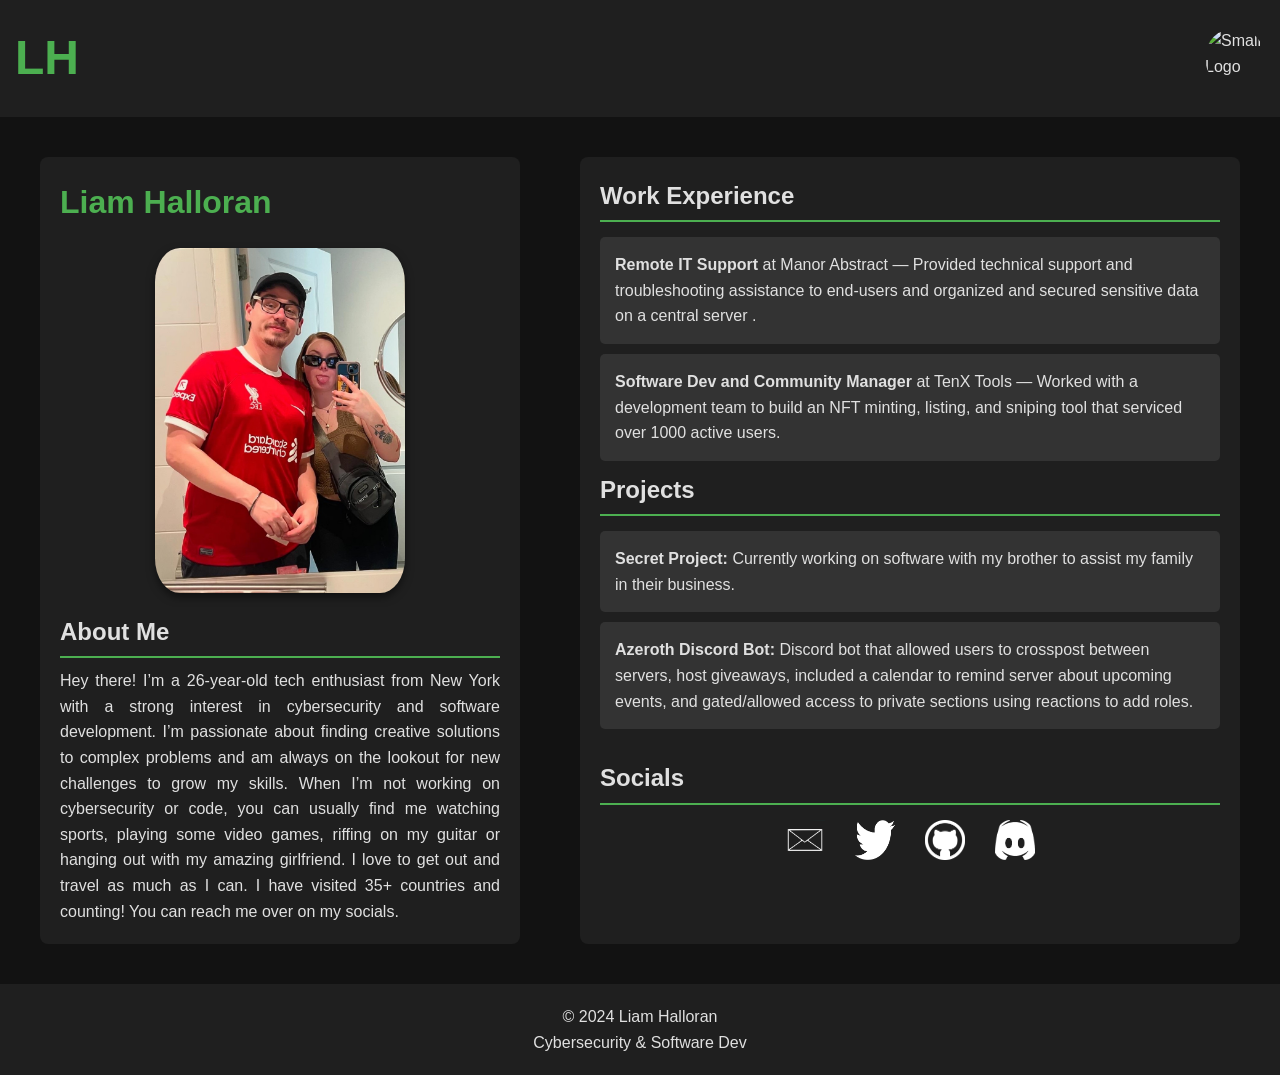
==== index.html @ f20213dd "Add files via upload" ====
<!DOCTYPE html>
<html lang="en">
<head>
    <meta charset="UTF-8">
    <meta name="viewport" content="width=device-width, initial-scale=1.0">
    <title>Simple One Page Portfolio</title>
    <link rel="stylesheet" href="styles.css">
</head>
<body>
    <header>
        <div class="header-content">
            <h1 class="initials">LH</h1> 
            <img src="pfp.jpg" alt="Small Logo" class="header-pic"> 
        </div>
    </header>
    <main>
        <section class="left-column">
            <h2>Liam Halloran</h2> 
            <img src="image.jpg" alt="Profile Picture" class="profile-pic"> 
            <div class="about-me">
                <h3>About Me</h3>
                <p>
                    Hey there! I’m a 26-year-old tech enthusiast from New York with a strong interest in cybersecurity and software development. I’m passionate about finding creative solutions to complex problems and am always on the lookout for new challenges to grow my skills. When I’m not working on cybersecurity or code, you can usually find me watching sports, playing some video games, riffing on my guitar or hanging out with my amazing girlfriend. I love to get out and travel as much as I can. I have visited 35+ countries and counting! You can reach me over on my socials.
                </p>
            </div>
        </section>
        <section class="right-column">
            <div class="experience">
                <h3>Work Experience</h3>
                <ul>
                    <li><strong>Remote IT Support</strong> at Manor Abstract — Provided technical support and troubleshooting assistance to end-users and organized and secured sensitive data on a central server .</li>
                    <li><strong>Software Dev and Community Manager</strong> at TenX Tools — Worked with a development team to build an NFT minting, listing, and sniping tool that serviced over 1000 active users.</li>
                </ul>
            </div>

            <div class="projects">
                <h3>Projects</h3>
                <ul>
                    <li><strong>Secret Project:</strong> Currently working on software with my brother to assist my family in their business.</li>
                    <li><strong>Azeroth Discord Bot:</strong> Discord bot that allowed users to crosspost between servers, host giveaways, included a calendar to remind server about upcoming events, and gated/allowed access to private sections using reactions to add roles.</li>
                </ul>
            </div>
            <div class="socials">
                <h3>Socials</h3>
                <div class="social-icons">
                    <a href="mailto:liamhalloran99@gmail.com">
                        <img src="email.png" alt="Email" class="social-icon"> 
                    </a>
                    <a href="https://twitter.com/leejaycrypto" target="_blank">
                        <img src="twitter.png" alt="Twitter" class="social-icon"> 
                    </a>
                    <a href="https://github.com/LeeJayNY" target="_blank">
                        <img src="github.png" alt="GitHub" class="social-icon"> 
                    </a>
                    <a href="discordapp.com/users/306188632534941697" target="_blank">
                        <img src="discord.png" alt="Discord" class="social-icon"> 
                    </a>
                </div>
            </div>

        </section>
    </main>
    <footer>
        <p>&copy; 2024 Liam Halloran<br> Cybersecurity & Software Dev</p> 
    </footer>
</body>
</html>
---- styles.css ----
* {
    margin: 0;
    padding: 0;
    box-sizing: border-box;
}

/* Body styling */
body {
    font-family: 'Arial', sans-serif;
    background-color: #121212; 
    color: #e0e0e0; 
    line-height: 1.6;
    min-height: 100vh; 
    display: flex; 
    flex-direction: column; 
}

/* Header Styling */
header {
    background-color: #1f1f1f; 
    padding: 20px 0;
}

.header-content {
    display: flex; 
    justify-content: space-between; 
    align-items: center; 
}
.initials {
    font-size: 48px;
    margin-left: 15px; 
    color: #4CAF50; 
}

/* Small image styling for the header */
.header-pic {
    margin-right: 15px;
    width: 60px; 
    height: 60px; 
    border-radius: 50%; 
}
/* Main Section Styling */
main {
    display: flex;
    justify-content: space-between;
    padding: 40px;
    flex: 1; 
}

/* Left Column Styling */
.left-column {
    width: 40%;
    background-color: #1f1f1f; 
    padding: 20px;
    border-radius: 8px;
}

.left-column h2 {
    font-size: 32px;
    color: #4CAF50; 
}

.about-me {
    margin-top: 20px;
}

.about-me h3 {
    font-size: 24px;
    border-bottom: 2px solid #4CAF50; 
    padding-bottom: 5px;
    margin-bottom: 10px;
}

.about-me p {
    font-size: 16px;
    text-align: justify;
}

/* Profile Picture Styling */
.profile-pic {
    display: block;
    margin: 20px auto; 
    width: 250px; 
    height: auto; 
    border-radius: 10%; 
    box-shadow: 0 4px 8px rgba(0, 0, 0, 0.5); 
}

/* Right Column Styling */
.right-column {
    width: 55%; 
    background-color: #1f1f1f; 
    padding: 20px;
    border-radius: 8px;
}

.right-column h3 {
    font-size: 24px;
    border-bottom: 2px solid #4CAF50; 
    padding-bottom: 5px;
    margin-bottom: 15px;
}

.right-column ul {
    list-style-type: none;
    margin: 10px 0;
}

.right-column ul li {
    background-color: #333333; 
    margin-bottom: 10px;
    padding: 15px;
    border-radius: 5px;
}

/* Links in Right Column */
.right-column a {
    color: #4CAF50; 
    text-decoration: none;
}

.right-column a:hover {
    text-decoration: underline; 
}
/* Socials Section Styling */
.socials {
    margin-top: 30px;
}

.socials h3 {
    font-size: 24px;
    border-bottom: 2px solid #4CAF50; /* Underline for "Socials" */
    padding-bottom: 5px;
    margin-bottom: 15px;
}

.social-icons {
    display: flex; /* Display icons in a horizontal line */
    justify-content: center; /* Center the icons */
    align-items: center; /* Align vertically */
}

.social-icons a {
    margin: 0 15px; /* Space between the icons */
    transition: transform 0.3s ease-in-out; /* Smooth scaling effect */
}

.social-icon {
    width: 40px; /* Set a standard width */
    height: 40px; /* Set a standard height */
    transition: transform 0.3s ease-in-out; /* Smooth hover effect */
}

.social-icons a:hover .social-icon {
    transform: scale(1.2); /* Slightly enlarge on hover */
}


/* Footer Styling */
footer {
    text-align: center;
    padding: 20px;
    background-color: #1f1f1f; 
    position: relative; 
}
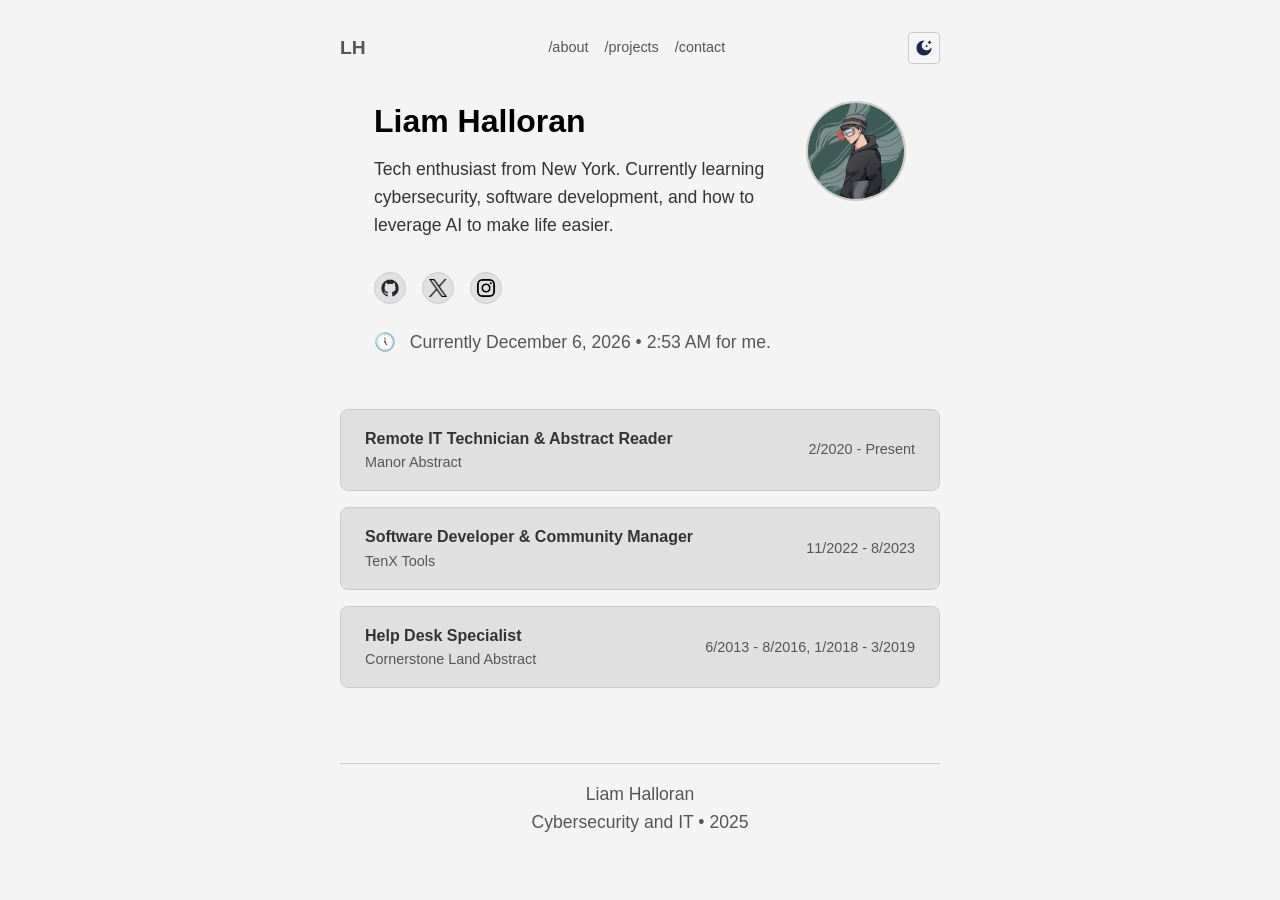
==== commit 5a01bbb1: "Add files via upload" ====
--- a/index.html
+++ b/index.html
@@ -1,67 +1,96 @@
-<!DOCTYPE html>
-<html lang="en">
-<head>
-    <meta charset="UTF-8">
-    <meta name="viewport" content="width=device-width, initial-scale=1.0">
-    <title>Simple One Page Portfolio</title>
-    <link rel="stylesheet" href="styles.css">
-</head>
-<body>
-    <header>
-        <div class="header-content">
-            <h1 class="initials">LH</h1> 
-            <img src="pfp.jpg" alt="Small Logo" class="header-pic"> 
-        </div>
-    </header>
-    <main>
-        <section class="left-column">
-            <h2>Liam Halloran</h2> 
-            <img src="image.jpg" alt="Profile Picture" class="profile-pic"> 
-            <div class="about-me">
-                <h3>About Me</h3>
-                <p>
-                    Hey there! I’m a 26-year-old tech enthusiast from New York with a strong interest in cybersecurity and software development. I’m passionate about finding creative solutions to complex problems and am always on the lookout for new challenges to grow my skills. When I’m not working on cybersecurity or code, you can usually find me watching sports, playing some video games, riffing on my guitar or hanging out with my amazing girlfriend. I love to get out and travel as much as I can. I have visited 35+ countries and counting! You can reach me over on my socials.
-                </p>
-            </div>
-        </section>
-        <section class="right-column">
-            <div class="experience">
-                <h3>Work Experience</h3>
-                <ul>
-                    <li><strong>Remote IT Support</strong> at Manor Abstract — Provided technical support and troubleshooting assistance to end-users and organized and secured sensitive data on a central server .</li>
-                    <li><strong>Software Dev and Community Manager</strong> at TenX Tools — Worked with a development team to build an NFT minting, listing, and sniping tool that serviced over 1000 active users.</li>
-                </ul>
-            </div>
-
-            <div class="projects">
-                <h3>Projects</h3>
-                <ul>
-                    <li><strong>Secret Project:</strong> Currently working on software with my brother to assist my family in their business.</li>
-                    <li><strong>Azeroth Discord Bot:</strong> Discord bot that allowed users to crosspost between servers, host giveaways, included a calendar to remind server about upcoming events, and gated/allowed access to private sections using reactions to add roles.</li>
-                </ul>
-            </div>
-            <div class="socials">
-                <h3>Socials</h3>
-                <div class="social-icons">
-                    <a href="mailto:liamhalloran99@gmail.com">
-                        <img src="email.png" alt="Email" class="social-icon"> 
-                    </a>
-                    <a href="https://twitter.com/leejaycrypto" target="_blank">
-                        <img src="twitter.png" alt="Twitter" class="social-icon"> 
-                    </a>
-                    <a href="https://github.com/LeeJayNY" target="_blank">
-                        <img src="github.png" alt="GitHub" class="social-icon"> 
-                    </a>
-                    <a href="discordapp.com/users/306188632534941697" target="_blank">
-                        <img src="discord.png" alt="Discord" class="social-icon"> 
-                    </a>
-                </div>
-            </div>
-
-        </section>
-    </main>
-    <footer>
-        <p>&copy; 2024 Liam Halloran<br> Cybersecurity & Software Dev</p> 
-    </footer>
-</body>
-</html>
+<!DOCTYPE html>
+<html lang="en">
+<head>
+    <meta charset="UTF-8">
+    <meta name="viewport" content="width=device-width, initial-scale=1.0">
+    <title>Liam Halloran</title>
+    <link rel="stylesheet" href="style.css">
+</head>
+<body>
+    <div id="custom-cursor"></div>
+    <header>
+        <a href="index.html" class="initials-link"><div class="initials">LH</div></a>
+        <nav>
+            <a href="about.html">/about</a>
+            <a href="projects.html">/projects</a>
+            <a href="contact.html">/contact</a>
+        </nav>
+        <button id="theme-toggle" aria-label="Toggle theme">
+            <img src="images/moon.svg" alt="Dark mode" class="theme-icon moon-icon">
+            <img src="images/sun.svg" alt="Light mode" class="theme-icon sun-icon">
+        </button>
+    </header>
+    <main>
+        <section id="about" class="content-section about-layout">
+            <!-- Text and Links Container -->
+            <div class="about-left">
+                <div class="about-text">
+                    <h1>Liam Halloran</h1>
+                    <p>Tech enthusiast from New York. Currently learning cybersecurity, software development, and how to leverage AI to make life easier.</p>
+                </div>
+                 <!-- Social Links (using placeholders, ideally replace with SVGs) -->
+                <div class="social-links">
+                    <a href="https://github.com/LeeJayNY" target="_blank" rel="noopener noreferrer" title="GitHub" class="social-icon">
+                        <img src="images/github-mark.png" alt="GitHub">
+                    </a>
+                    <a href="https://twitter.com/LeeJayCrypto" target="_blank" rel="noopener noreferrer" title="Twitter" class="social-icon">
+                        <img src="images/twitter.png" alt="X/Twitter"> <!-- Assuming x.svg -->
+                    </a>
+                    <a href="https://instagram.com/liamleejay" title="Instagram" class="social-icon instagram-icon-link">
+                        <img src="images/instagram.png" alt="Instagram">
+                    </a>
+                </div>
+                <!-- Dynamic Info Placeholders -->
+                <div class="dynamic-info">
+                    <p><span class="icon">&#128340;</span> <span id="current-time">Loading time...</span></p>
+                </div>
+            </div>
+            <!-- Profile Picture -->
+            <img src="images/logo.jpeg" alt="Liam Halloran Logo" class="profile-picture">
+        </section>
+
+        <!-- Experience Boxes Section -->
+        <section id="experience-boxes" class="experience-section">
+            <div class="experience-box">
+                <div class="job-info">
+                    <span class="job-title">Remote IT Technician & Abstract Reader</span>
+                    <span class="company-name">Manor Abstract</span>
+                </div>
+                <span class="job-dates">2/2020 - Present</span>
+            </div>
+             <div class="experience-box">
+                <div class="job-info">
+                    <span class="job-title">Software Developer & Community Manager</span>
+                    <span class="company-name">TenX Tools</span>
+                </div>
+                <span class="job-dates">11/2022 - 8/2023</span>
+            </div>
+             <div class="experience-box">
+                <div class="job-info">
+                    <span class="job-title">Help Desk Specialist</span>
+                    <span class="company-name">Cornerstone Land Abstract</span>
+                </div>
+                 <!-- Combining date ranges -->
+                <span class="job-dates">6/2013 - 8/2016, 1/2018 - 3/2019</span>
+            </div>
+        </section>
+
+    </main>
+
+    <footer>
+        <p>Liam Halloran<br>
+        Cybersecurity and IT • 2025</p>
+    </footer>
+
+    <!-- Replaced inline script with link to external file -->
+    <script src="js/main.js" defer></script>
+
+    <!-- 
+     <script>
+        // KEEPING CURSOR AND THEME TOGGLE SCRIPTS (Copied from index.html)
+        // ... Removed inline script content ...
+     </script>
+     -->
+
+</body>
+</html> 
--- a/style.css
+++ b/style.css
@@ -0,0 +1,553 @@
+/* Basic Reset */
+* {
+    margin: 0;
+    padding: 0;
+    box-sizing: border-box;
+}
+
+/* Theme Variables */
+:root {
+    --bg-color: #1a1a1a;
+    --text-color: #e0e0e0;
+    --heading-color: #ffffff;
+    --link-color: #aaa;
+    --link-hover-color: #e0e0e0;
+    --border-color: #444;
+    --button-bg: #333;
+    --button-text: #e0e0e0;
+    --button-hover-bg: #555;
+    --initials-color: #ccc; /* Color for initials */
+}
+
+body.light-mode {
+    --bg-color: #f4f4f4;
+    --text-color: #333;
+    --heading-color: #000;
+    --link-color: #555;
+    --link-hover-color: #000;
+    --border-color: #ccc;
+    --button-bg: #e0e0e0;
+    --button-text: #333;
+    --button-hover-bg: #c7c7c7;
+    --initials-color: #555;
+}
+
+/* Hide default cursor and style custom one */
+body {
+    /* cursor: none; */ /* REMOVED: Hide the default cursor */
+    font-family: -apple-system, BlinkMacSystemFont, "Segoe UI", Roboto, Helvetica, Arial, sans-serif, "Apple Color Emoji", "Segoe UI Emoji", "Segoe UI Symbol";
+    background-color: var(--bg-color);
+    color: var(--text-color);
+    line-height: 1.6;
+    display: flex; /* Use flexbox */
+    flex-direction: column; /* Stack elements vertically */
+    align-items: center; /* Center content horizontally */
+    padding: 2rem; /* Keep padding */
+    min-height: 100vh; /* Ensure body takes full viewport height */
+    transition: background-color 0.3s ease, color 0.3s ease;
+}
+
+header {
+    width: 100%;
+    max-width: 600px; /* Max width for content */
+    margin-bottom: 2rem;
+    display: flex; /* Use flexbox for alignment */
+    justify-content: space-between; /* Space out nav and button */
+    align-items: center; /* Vertically align items */
+}
+
+nav {
+    display: flex;
+    justify-content: flex-start; /* Align nav links to the start */
+    gap: 1rem; /* Space between nav links */
+    flex-wrap: wrap; /* Allow wrapping on smaller screens */
+}
+
+nav a {
+    color: var(--link-color);
+    text-decoration: none;
+    font-size: 0.9rem;
+    transition: color 0.3s ease;
+}
+
+nav a:hover,
+nav a:focus {
+    color: var(--link-hover-color);
+}
+
+main {
+    width: 100%;
+    max-width: 600px; /* Max width for content */
+    text-align: center; /* Center content within main */
+    flex-grow: 1; /* Allow main content to grow and push footer down */
+}
+
+.content-section {
+    /* Add padding or margin as needed */
+    margin-bottom: 2rem;
+}
+
+/* Styling for the about section to align image and text */
+/* #about.content-section { */ /* Renamed class for specificity */
+.about-layout {
+    display: flex;
+    align-items: flex-start; /* Align items to the top */
+    justify-content: center; /* Horizontally center the flex items */
+    gap: 2rem; /* Increased space */
+    text-align: left; /* Keep text left-aligned */
+    flex-wrap: wrap-reverse; /* Wrap picture below text on small screens */
+}
+
+.about-left {
+    display: flex;
+    flex-direction: column;
+    gap: 1rem; /* Space between text, social links, dynamic info */
+    max-width: 400px; /* Constrain width to allow text wrapping without affecting layout */
+}
+
+/* Keep profile picture styles */
+.profile-picture {
+    width: 100px; /* Adjust size as needed */
+    height: 100px;
+    border-radius: 50%; /* Make it circular */
+    object-fit: cover; /* Prevent image distortion */
+    border: 2px solid var(--border-color); /* Optional border */
+    flex-shrink: 0; /* Prevent image from shrinking */
+    position: relative; /* Allow nudging with top/bottom/left/right */
+    top: -160px; /* Reset to a smaller value for readjustment */
+}
+
+.about-text {
+    /* No specific styles needed currently, acts as a container */
+}
+
+/* Ensure h1 within about-text has no top margin */
+.about-text h1 {
+    margin-top: 0;
+}
+
+h1 {
+    font-size: 2rem;
+    margin-bottom: 0.5rem;
+    color: var(--heading-color);
+}
+
+p {
+    font-size: 1.1rem;
+    margin-bottom: 1rem;
+}
+
+.contact-info {
+    font-size: 0.9rem;
+    color: var(--link-color);
+    margin-bottom: 1rem; /* Add space before social links */
+}
+
+.contact-info span,
+.contact-info a {
+    margin-right: 0.5rem;
+}
+
+.contact-info a {
+    color: var(--link-color);
+    text-decoration: none;
+}
+
+.contact-info a:hover {
+    color: var(--link-hover-color);
+    text-decoration: underline;
+}
+
+/* Style for section headings (initially hidden by inline style) */
+h2 {
+    font-size: 1.5rem;
+    margin-bottom: 1rem;
+    color: var(--heading-color);
+    border-bottom: 1px solid var(--border-color);
+    padding-bottom: 0.5rem;
+}
+
+/* Add more styles for lists, etc., within sections as needed */
+
+footer {
+    width: 100%;
+    max-width: 600px; /* Match main content width */
+    /* margin-top: 4rem; */ /* Remove margin-top, flexbox handles spacing */
+    padding: 1rem 0; /* Add padding top and bottom */
+    border-top: 1px solid var(--border-color); /* Separator line */
+    text-align: center; /* Center footer text */
+    font-size: 0.8rem;
+    color: var(--link-color); /* Use dimmer text color */
+    margin-top: auto; /* Push footer to the bottom */
+}
+
+#custom-cursor {
+    position: fixed; /* Position relative to the viewport */
+    width: 15px;      /* Size of the circle */
+    height: 15px;
+    border: 1px solid var(--text-color); /* Use theme color for border */
+    border-radius: 50%; /* Makes it a circle */
+    pointer-events: none; /* Allows clicks to pass through */
+    z-index: 9999;       /* Ensure it's on top */
+    /* Offset slightly so the pointer tip is centered, not the top-left */
+    transform: translate(-50%, -50%);
+    /* Optional: Add a smooth transition */
+    transition: transform 0.1s ease-out; /* Adjust timing as needed */
+    opacity: 1; /* Start visible */
+    transition: transform 0.1s ease-out, opacity 0.2s ease-out; /* Add opacity transition */
+    left: -100px; /* Start off-screen */
+    top: -100px;
+}
+
+/* Optional: Change cursor appearance on hoverable elements (like links) */
+body a:hover ~ #custom-cursor {
+    width: 25px; /* Make it slightly larger */
+    height: 25px;
+    background-color: rgba(224, 224, 224, 0.2); /* Add a subtle background */
+    /* Consider theming this background color too */
+}
+
+/* Link around initials */
+.initials-link {
+    text-decoration: none;
+    color: inherit; /* Inherit color from .initials */
+}
+
+/* Initials Styling */
+.initials {
+    font-size: 1.2rem;
+    font-weight: bold;
+    color: var(--initials-color);
+    /* Adjust margin/padding as needed */
+}
+
+/* Theme Toggle Button */
+#theme-toggle {
+    background: none;
+    border: 1px solid var(--border-color);
+    color: var(--text-color);
+    padding: 0;
+    cursor: pointer;
+    border-radius: 4px;
+    width: 32px; /* Square size */
+    height: 32px;
+    display: flex;
+    align-items: center;
+    justify-content: center;
+    transition: background-color 0.3s ease, border-color 0.3s ease;
+}
+
+#theme-toggle:hover {
+    background-color: var(--button-hover-bg);
+}
+
+/* Theme Icons inside button */
+.theme-icon {
+    width: 18px; /* Adjust icon size */
+    height: 18px;
+}
+
+/* Hide one icon based on JS */
+.moon-icon {
+    /* display: none;  Set by JS */
+}
+.sun-icon {
+    /* display: none;  Set by JS */
+    filter: invert(1); /* Invert the colors */
+}
+
+/* Styling for Social Icons */
+.social-links {
+    display: flex;
+    gap: 1rem;
+}
+
+.social-icon {
+    display: inline-flex; /* Use flex for centering icon/text if needed */
+    align-items: center;
+    justify-content: center;
+    width: 32px; /* Size of the icon button */
+    height: 32px;
+    border-radius: 50%; /* Circular icons */
+    background-color: var(--button-bg);
+    /* color: var(--button-text); */ /* No longer needed for text */
+    text-decoration: none;
+    /* font-size: 0.8rem; */ /* No longer needed for text */
+    /* font-weight: bold; */ /* No longer needed for text */
+    transition: background-color 0.3s ease;
+    border: 1px solid var(--border-color);
+    padding: 6px; /* Add padding around the image */
+}
+
+/* Style the image inside the social icon link */
+.social-icon img {
+    display: block; /* Remove extra space below image */
+    width: 100%;   /* Make image fill the padded space */
+    height: 100%;
+    object-fit: contain; /* Ensure icon aspect ratio is maintained */
+    transition: filter 0.3s ease; /* Add transition for filter */
+    filter: invert(1); /* Invert by default (dark mode) */
+}
+
+/* Slightly enlarge specific icons if needed */
+.instagram-icon-link img {
+    transform: scale(1.5); /* Make 10% larger */
+}
+
+/* UN-Invert social icons in light mode */
+body.light-mode .social-icon img {
+    /* filter: invert(1); */ /* Old rule - remove */
+    filter: invert(0); /* Or filter: none; */
+}
+
+.social-icon:hover {
+    background-color: var(--button-hover-bg);
+}
+
+/* Styling for Dynamic Info Placeholders */
+.dynamic-info {
+    font-size: 0.9rem;
+    color: var(--link-color);
+    margin-top: 0.5rem;
+}
+
+.dynamic-info p {
+    margin-bottom: 0.3rem;
+}
+
+.dynamic-info .icon {
+    margin-right: 0.5em;
+    /* Consider using SVG icons here too */
+}
+
+/* Experience Section Styling */
+.experience-section {
+    margin-top: 3rem; /* Space above experience boxes */
+    display: flex;
+    flex-direction: column;
+    gap: 1rem; /* Space between boxes */
+}
+
+.experience-box {
+    background-color: var(--button-bg); /* Use button background for contrast */
+    border-radius: 8px;
+    padding: 1rem 1.5rem;
+    display: flex;
+    justify-content: space-between; /* Push dates to the right */
+    align-items: center;
+    transition: background-color 0.3s ease;
+    border: 1px solid var(--border-color);
+}
+
+/* Optional hover effect */
+/* .experience-box:hover {
+    background-color: var(--button-hover-bg);
+} */
+
+.job-info {
+    display: flex;
+    flex-direction: column;
+    text-align: left;
+}
+
+.job-title {
+    font-weight: bold;
+    color: var(--text-color);
+    font-size: 1rem;
+}
+
+.company-name {
+    font-size: 0.9rem;
+    color: var(--link-color);
+}
+
+.job-dates {
+    font-size: 0.9rem;
+    color: var(--link-color);
+    text-align: right;
+    white-space: nowrap; /* Prevent dates from wrapping */
+    margin-left: 1rem; /* Ensure space between info and dates */
+}
+
+/* Project Section Styling */
+.project-subheading {
+    font-size: 1.2rem;
+    color: var(--heading-color);
+    margin-top: 2.5rem; /* Space above subheading */
+    margin-bottom: 1rem;
+    text-align: left; /* Align subheadings left */
+    /* border-bottom: 1px solid var(--border-color); */ /* Removed */
+    /* padding-bottom: 0.3rem; */ /* Removed */
+}
+
+/* Align first subheading better */
+#projects h3:first-of-type {
+    margin-top: 1.5rem;
+}
+
+.project-box {
+    background-color: var(--button-bg); /* Use button background for contrast */
+    border-radius: 8px;
+    padding: 1.2rem 1.5rem;
+    margin-bottom: 1rem; /* Space between boxes */
+    /* Removed flex display from experience box */
+    text-align: left; /* Align text left within the box */
+    transition: background-color 0.3s ease;
+    border: 1px solid var(--border-color);
+}
+
+.project-info {
+    /* Container for project details */
+}
+
+.project-title {
+    display: block; /* Ensure it takes full width */
+    font-weight: bold;
+    color: var(--text-color);
+    font-size: 1.1rem;
+    margin-bottom: 0.5rem;
+}
+
+.project-description {
+    font-size: 0.95rem;
+    color: var(--text-color);
+    line-height: 1.5;
+    margin-bottom: 0.75rem;
+}
+
+.project-tech {
+    font-size: 0.85rem;
+    color: var(--link-color); /* Dimmer color for tech used */
+    font-style: italic;
+}
+
+/* Styling for image on About page */
+.about-page-image {
+    display: block; /* Needed for margin auto centering */
+    margin: 1.5rem auto; /* Add vertical space and center horizontally */
+    max-width: 60%; /* Reduced size */
+    height: auto; /* Maintain aspect ratio */
+    border-radius: 15px; /* Adjust for desired roundness */
+    border: 1px solid var(--border-color); /* Optional border */
+}
+
+/* Style link within about page paragraph */
+#about p a {
+    color: inherit; /* Use the parent paragraph's text color */
+    /* text-decoration: underline; */ /* Keep default underline or uncomment to enforce */
+}
+
+/* Contact Page Specific Styles */
+.contact-links {
+    margin-top: 2rem; /* Space above buttons */
+    display: flex;
+    flex-direction: row;
+    justify-content: center; /* Center buttons horizontally */
+    gap: 1.5rem; /* Adjust space between buttons */
+}
+
+.contact-button {
+    display: inline-flex; /* Align icon and text */
+    align-items: center;
+    justify-content: center;
+    width: 100px; /* Doubled size */
+    height: 100px;
+    border-radius: 50%;
+    background-color: var(--button-bg);
+    text-decoration: none;
+    border: 1px solid var(--border-color);
+    transition: background-color 0.3s ease, color 0.3s ease;
+    padding: 20px; /* Increased padding for larger size */
+}
+
+.contact-button:hover {
+    background-color: var(--button-hover-bg);
+}
+
+.contact-button img {
+    width: 100%; /* Let image fill the padded area */
+    height: 100%;
+    object-fit: contain;
+    transition: filter 0.3s ease;
+    filter: invert(1); /* Invert icons in dark mode by default */
+}
+
+/* UN-Invert contact button icons in light mode */
+body.light-mode .contact-button img {
+    filter: invert(0);
+}
+
+/* --- Responsive Design --- */
+@media (max-width: 600px) {
+    body {
+        padding: 1rem; /* Reduce body padding */
+    }
+
+    /* Homepage About Section adjustments */
+    .about-layout {
+        gap: 1rem; /* Reduce gap when potentially wrapped */
+    }
+
+    .about-left {
+        text-align: center; /* Center text when stacked */
+        max-width: 100%; /* Allow text block to take full width when stacked */
+        /* Re-center social icons */
+        align-items: center;
+    }
+    
+    .social-links {
+        justify-content: center; /* Center social icons within the .about-left block */
+    }
+    
+    .profile-picture {
+         /* Optionally reduce size further on mobile */
+        /* width: 80px; 
+           height: 80px; */
+        /* margin-top: 0; */ /* Already handled by position static */
+        /* top: 0; */ /* Already handled by position static */
+        position: static; /* Reset position: relative */
+        top: auto; /* Explicitly reset top offset */
+    }
+
+    /* Contact Page Icons adjustments */
+    .contact-links {
+        flex-direction: column; /* Stack vertically */
+        align-items: center; /* Center items horizontally when stacked */
+        gap: 1rem; /* Adjust vertical gap */
+    }
+
+    .contact-button {
+        width: 80px; /* Reduce size slightly */
+        height: 80px;
+        padding: 15px;
+    }
+
+    /* About Page Image adjustments */
+    .about-page-image {
+        max-width: 80%; /* Allow image to be larger relative to small screen */
+    }
+
+    /* Experience/Project Box adjustments */
+    .experience-box,
+    .project-box {
+        padding: 1rem 1.2rem; /* Reduce padding slightly */
+        flex-direction: column; /* Stack job info and dates if needed */
+        align-items: flex-start; /* Align items left when stacked */
+        gap: 0.5rem;
+    }
+
+    .job-dates {
+         text-align: left; /* Align dates left when stacked */
+         margin-left: 0;
+         font-size: 0.8rem; /* Slightly smaller */
+    }
+
+    .project-subheading {
+        text-align: center; /* Center subheadings on mobile */
+    }
+
+    /* Add space above footer on mobile */
+    .experience-section {
+        margin-bottom: 2rem; 
+    }
+} 
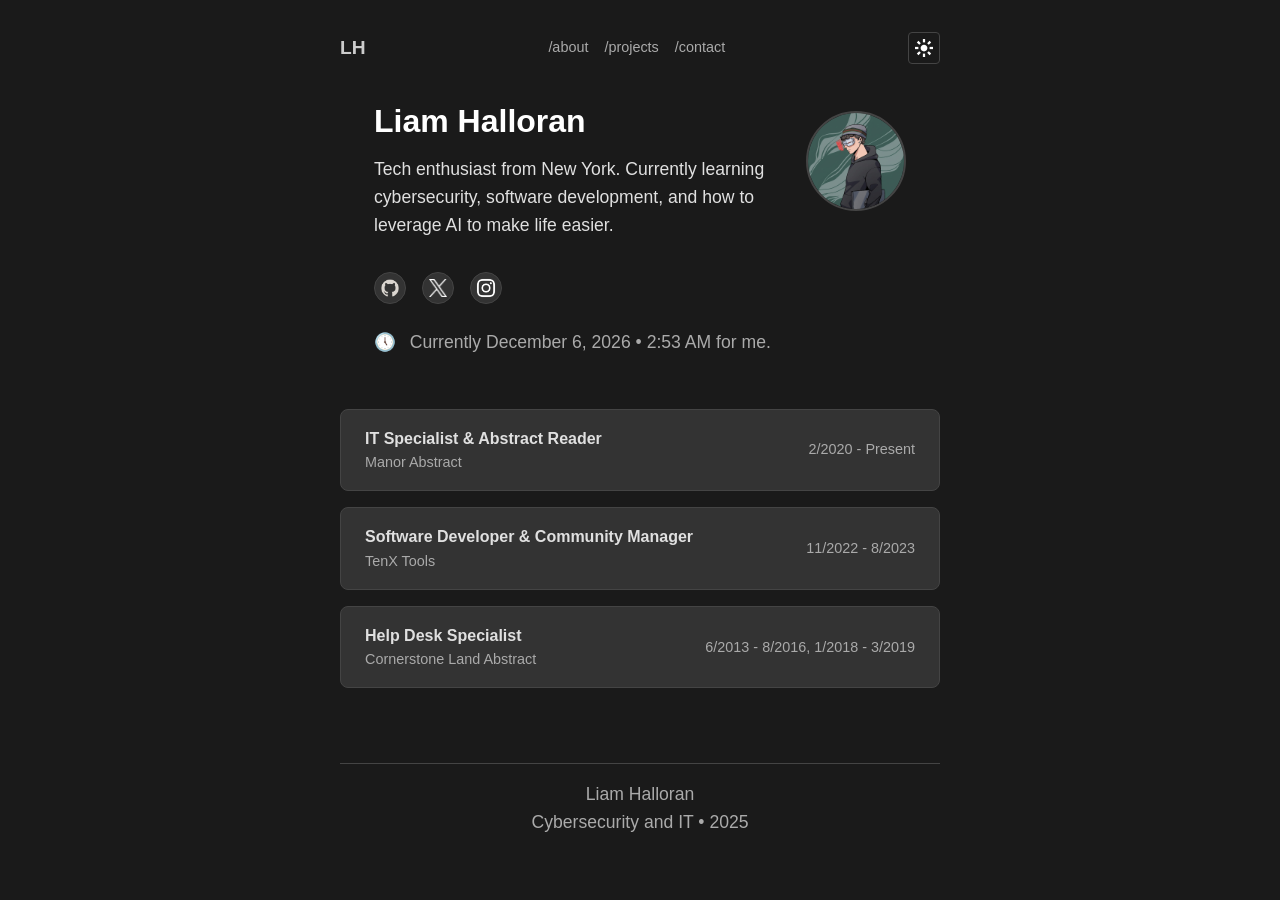
==== commit 0df601df: "Update index.html" ====
--- a/index.html
+++ b/index.html
@@ -53,7 +53,7 @@
         <section id="experience-boxes" class="experience-section">
             <div class="experience-box">
                 <div class="job-info">
-                    <span class="job-title">Remote IT Technician & Abstract Reader</span>
+                    <span class="job-title">IT Specialist & Abstract Reader</span>
                     <span class="company-name">Manor Abstract</span>
                 </div>
                 <span class="job-dates">2/2020 - Present</span>
@@ -93,4 +93,4 @@
      -->
 
 </body>
-</html> +</html> 
--- a/style.css
+++ b/style.css
@@ -114,7 +114,7 @@
     border: 2px solid var(--border-color); /* Optional border */
     flex-shrink: 0; /* Prevent image from shrinking */
     position: relative; /* Allow nudging with top/bottom/left/right */
-    top: -160px; /* Reset to a smaller value for readjustment */
+    top: -150px; /* Reset to a smaller value for readjustment */
 }
 
 .about-text {
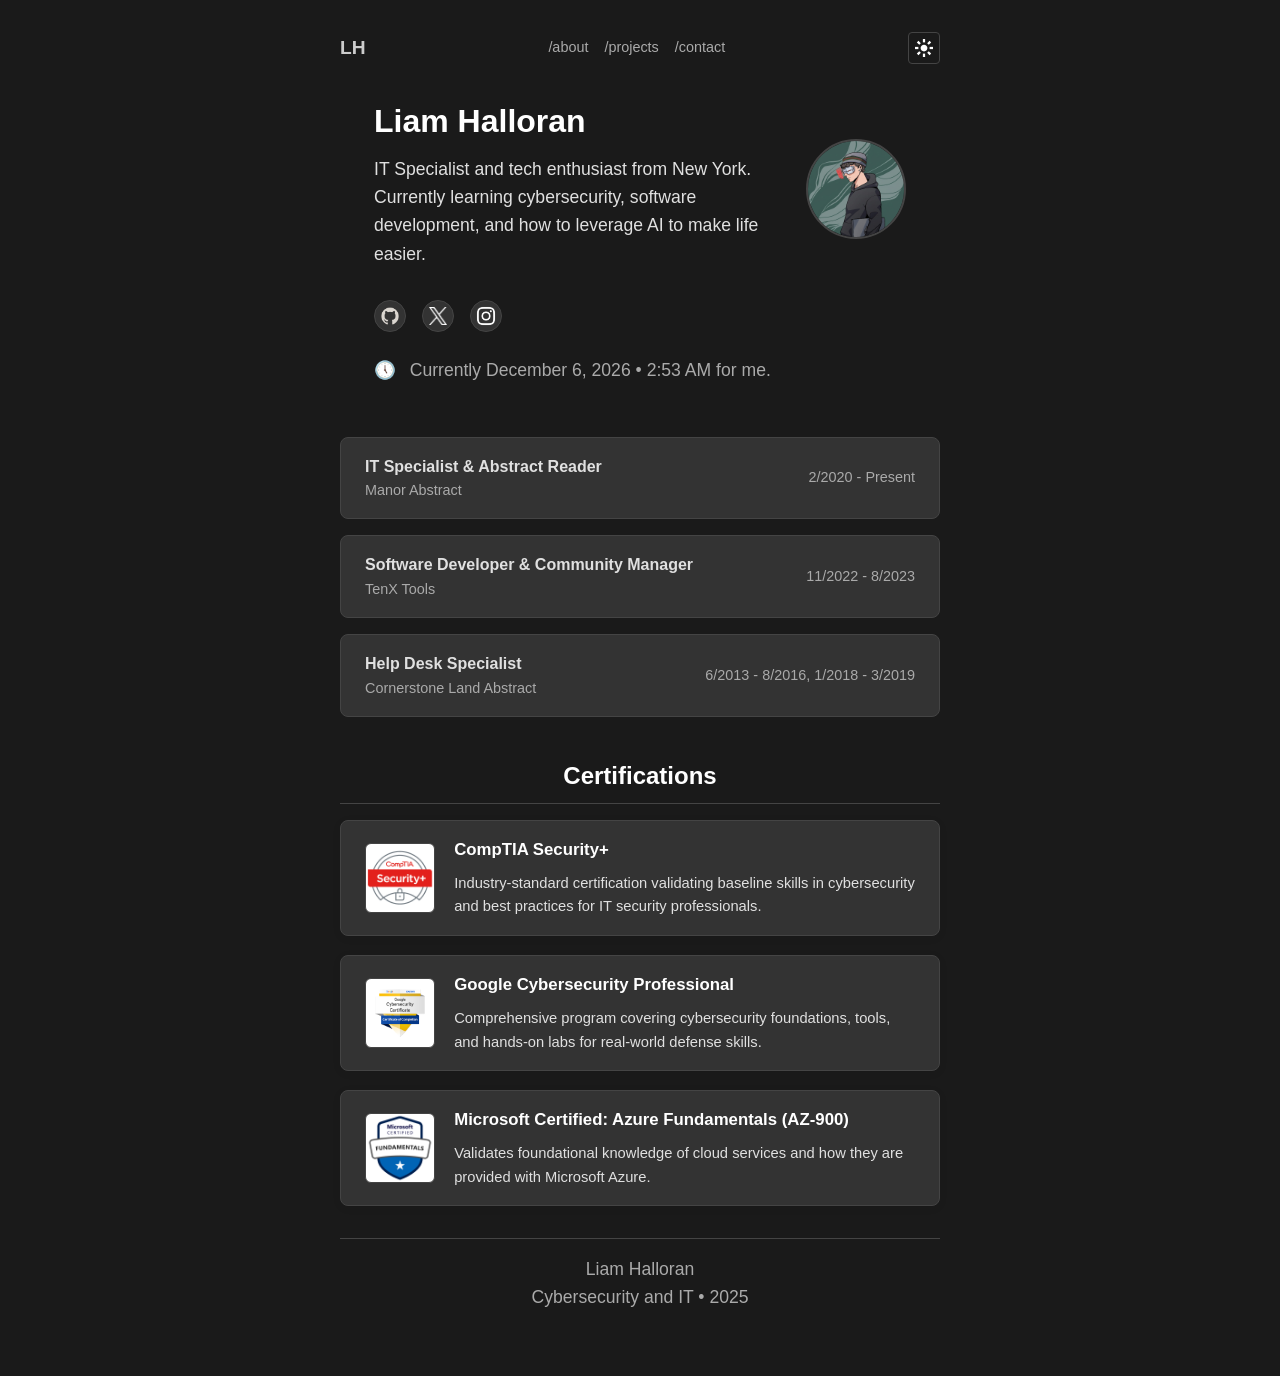
==== commit dff453f5: "Update about.html, index.html, projects.html, and style.css to reflect changes in personal descripti" ====
--- a/index.html
+++ b/index.html
@@ -26,7 +26,7 @@
             <div class="about-left">
                 <div class="about-text">
                     <h1>Liam Halloran</h1>
-                    <p>Tech enthusiast from New York. Currently learning cybersecurity, software development, and how to leverage AI to make life easier.</p>
+                    <p>IT Specialist and tech enthusiast from New York. Currently learning cybersecurity, software development, and how to leverage AI to make life easier.</p>
                 </div>
                  <!-- Social Links (using placeholders, ideally replace with SVGs) -->
                 <div class="social-links">
@@ -75,6 +75,37 @@
             </div>
         </section>
 
+        <!-- Certifications Section -->
+        <section id="certifications" class="content-section">
+            <h2>Certifications</h2>
+            <div class="certifications-row">
+                <!-- CompTIA Security+ -->
+                <a class="cert-box" href="https://www.credly.com/earner/earned/badge/fbb5a011-40cd-4f11-bbe9-d85854bc7b3f" target="_blank" rel="noopener">
+                    <img src="images/comptia-securityplus.png" alt="CompTIA Security+ Badge" class="cert-badge">
+                    <div class="cert-info">
+                        <div class="cert-title">CompTIA Security+</div>
+                        <div class="cert-desc">Industry-standard certification validating baseline skills in cybersecurity and best practices for IT security professionals.</div>
+                    </div>
+                </a>
+                <!-- Google Cybersecurity Professional -->
+                <a class="cert-box" href="https://www.credly.com/badges/95bc4b39-ea3c-4a74-a0bf-9b5701a9b377" target="_blank" rel="noopener">
+                    <img src="images/google-cybersecurity.png" alt="Google Cybersecurity Professional Badge" class="cert-badge">
+                    <div class="cert-info">
+                        <div class="cert-title">Google Cybersecurity Professional</div>
+                        <div class="cert-desc">Comprehensive program covering cybersecurity foundations, tools, and hands-on labs for real-world defense skills.</div>
+                    </div>
+                </a>
+                <!-- Microsoft Azure Fundamentals -->
+                <a class="cert-box" href="https://learn.microsoft.com/api/credentials/share/en-us/LiamHalloran-3467/A9EFD3C36C7703F2?sharingId=6E900381BC6D82EF" target="_blank" rel="noopener">
+                    <img src="images/azure-fundamentals.png" alt="Microsoft Azure Fundamentals Badge" class="cert-badge">
+                    <div class="cert-info">
+                        <div class="cert-title">Microsoft Certified: Azure Fundamentals (AZ-900)</div>
+                        <div class="cert-desc">Validates foundational knowledge of cloud services and how they are provided with Microsoft Azure.</div>
+                    </div>
+                </a>
+            </div>
+        </section>
+
     </main>
 
     <footer>
--- a/style.css
+++ b/style.css
@@ -477,6 +477,94 @@
     filter: invert(0);
 }
 
+/* Add more space below experience section */
+.experience-section {
+    margin-bottom: 2.5rem;
+}
+
+/* Certifications Section - horizontal layout */
+.certifications-row {
+    display: flex;
+    flex-direction: column;
+    gap: 1.2rem;
+    align-items: stretch;
+    margin-top: 0.5rem;
+}
+
+.cert-box {
+    background-color: var(--button-bg);
+    border-radius: 8px;
+    padding: 1rem 1.5rem;
+    border: 1px solid var(--border-color);
+    display: flex;
+    flex-direction: row;
+    align-items: center;
+    gap: 1.2rem;
+    box-shadow: 0 2px 8px rgba(0,0,0,0.07);
+    text-decoration: none;
+    color: var(--text-color);
+    transition: background-color 0.3s, box-shadow 0.3s;
+    width: 100%;
+    max-width: 600px;
+    margin: 0 auto;
+}
+
+.cert-box:hover, .cert-box:focus {
+    background-color: var(--button-hover-bg);
+    box-shadow: 0 4px 16px rgba(0,0,0,0.12);
+    color: var(--link-hover-color);
+}
+
+.cert-badge {
+    width: 70px;
+    height: 70px;
+    object-fit: contain;
+    border-radius: 6px;
+    background: #fff;
+    border: 1px solid var(--border-color);
+    flex-shrink: 0;
+}
+
+.cert-info {
+    display: flex;
+    flex-direction: column;
+    align-items: flex-start;
+    flex: 1;
+}
+
+.cert-title {
+    font-weight: bold;
+    font-size: 1.05rem;
+    margin-bottom: 0.4rem;
+    color: var(--heading-color);
+}
+
+.cert-desc {
+    font-size: 0.92rem;
+    color: var(--text-color);
+    margin-top: 0.1rem;
+    text-align: left;
+}
+
+@media (max-width: 800px) {
+    .cert-box {
+        flex-direction: column;
+        align-items: center;
+        text-align: center;
+        gap: 0.7rem;
+        padding: 1.2rem 0.7rem;
+    }
+    .cert-info {
+        align-items: center;
+    }
+    .cert-desc {
+        text-align: left;
+    }
+    .experience-section {
+        margin-bottom: 1.5rem;
+    }
+}
+
 /* --- Responsive Design --- */
 @media (max-width: 600px) {
     body {
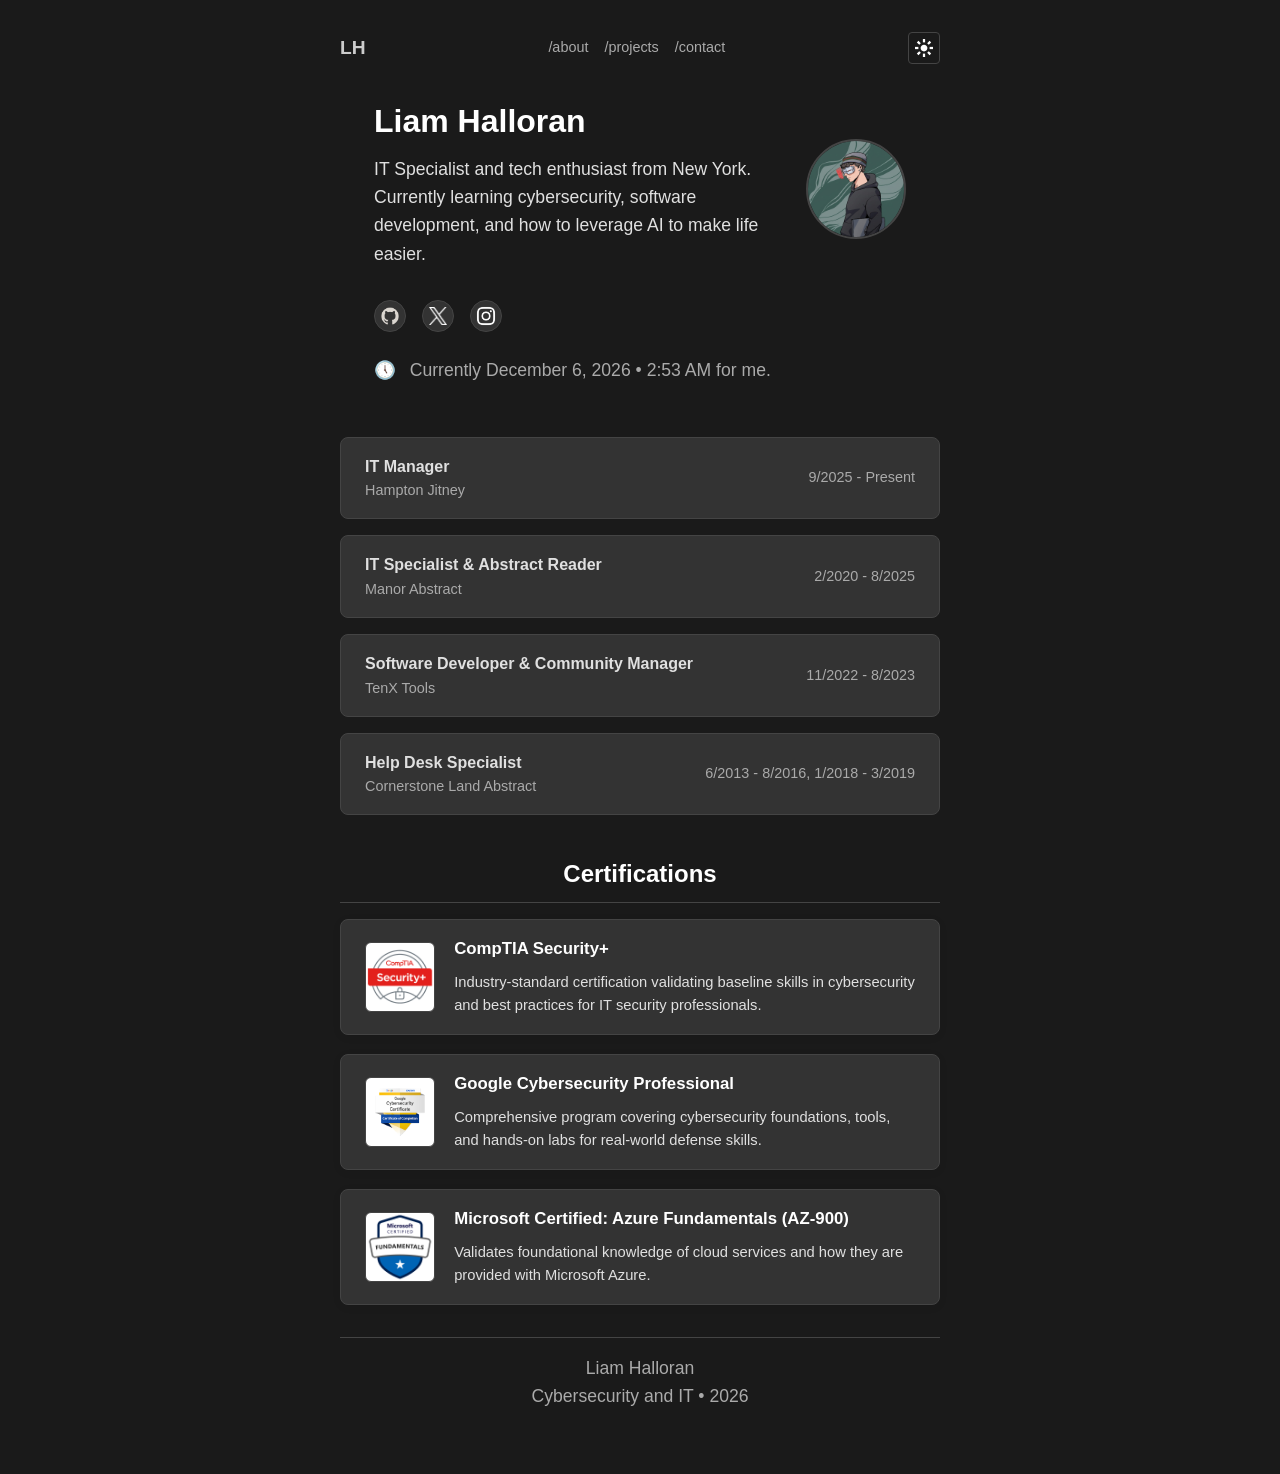
==== commit edc84c97: "Small Updates" ====
--- a/index.html
+++ b/index.html
@@ -51,12 +51,19 @@
 
         <!-- Experience Boxes Section -->
         <section id="experience-boxes" class="experience-section">
+             <div class="experience-box">
+                <div class="job-info">
+                    <span class="job-title">IT Manager </span>
+                    <span class="company-name">Hampton Jitney</span>
+                </div>
+                <span class="job-dates">9/2025 - Present</span>
+            </div>
             <div class="experience-box">
                 <div class="job-info">
                     <span class="job-title">IT Specialist & Abstract Reader</span>
                     <span class="company-name">Manor Abstract</span>
                 </div>
-                <span class="job-dates">2/2020 - Present</span>
+                <span class="job-dates">2/2020 - 8/2025</span>
             </div>
              <div class="experience-box">
                 <div class="job-info">
@@ -80,7 +87,7 @@
             <h2>Certifications</h2>
             <div class="certifications-row">
                 <!-- CompTIA Security+ -->
-                <a class="cert-box" href="https://www.credly.com/earner/earned/badge/fbb5a011-40cd-4f11-bbe9-d85854bc7b3f" target="_blank" rel="noopener">
+                <a class="cert-box" href="https://www.credly.com/badges/fbb5a011-40cd-4f11-bbe9-d85854bc7b3f" target="_blank" rel="noopener">
                     <img src="images/comptia-securityplus.png" alt="CompTIA Security+ Badge" class="cert-badge">
                     <div class="cert-info">
                         <div class="cert-title">CompTIA Security+</div>
@@ -110,7 +117,7 @@
 
     <footer>
         <p>Liam Halloran<br>
-        Cybersecurity and IT • 2025</p>
+        Cybersecurity and IT • 2026</p>
     </footer>
 
     <!-- Replaced inline script with link to external file -->
